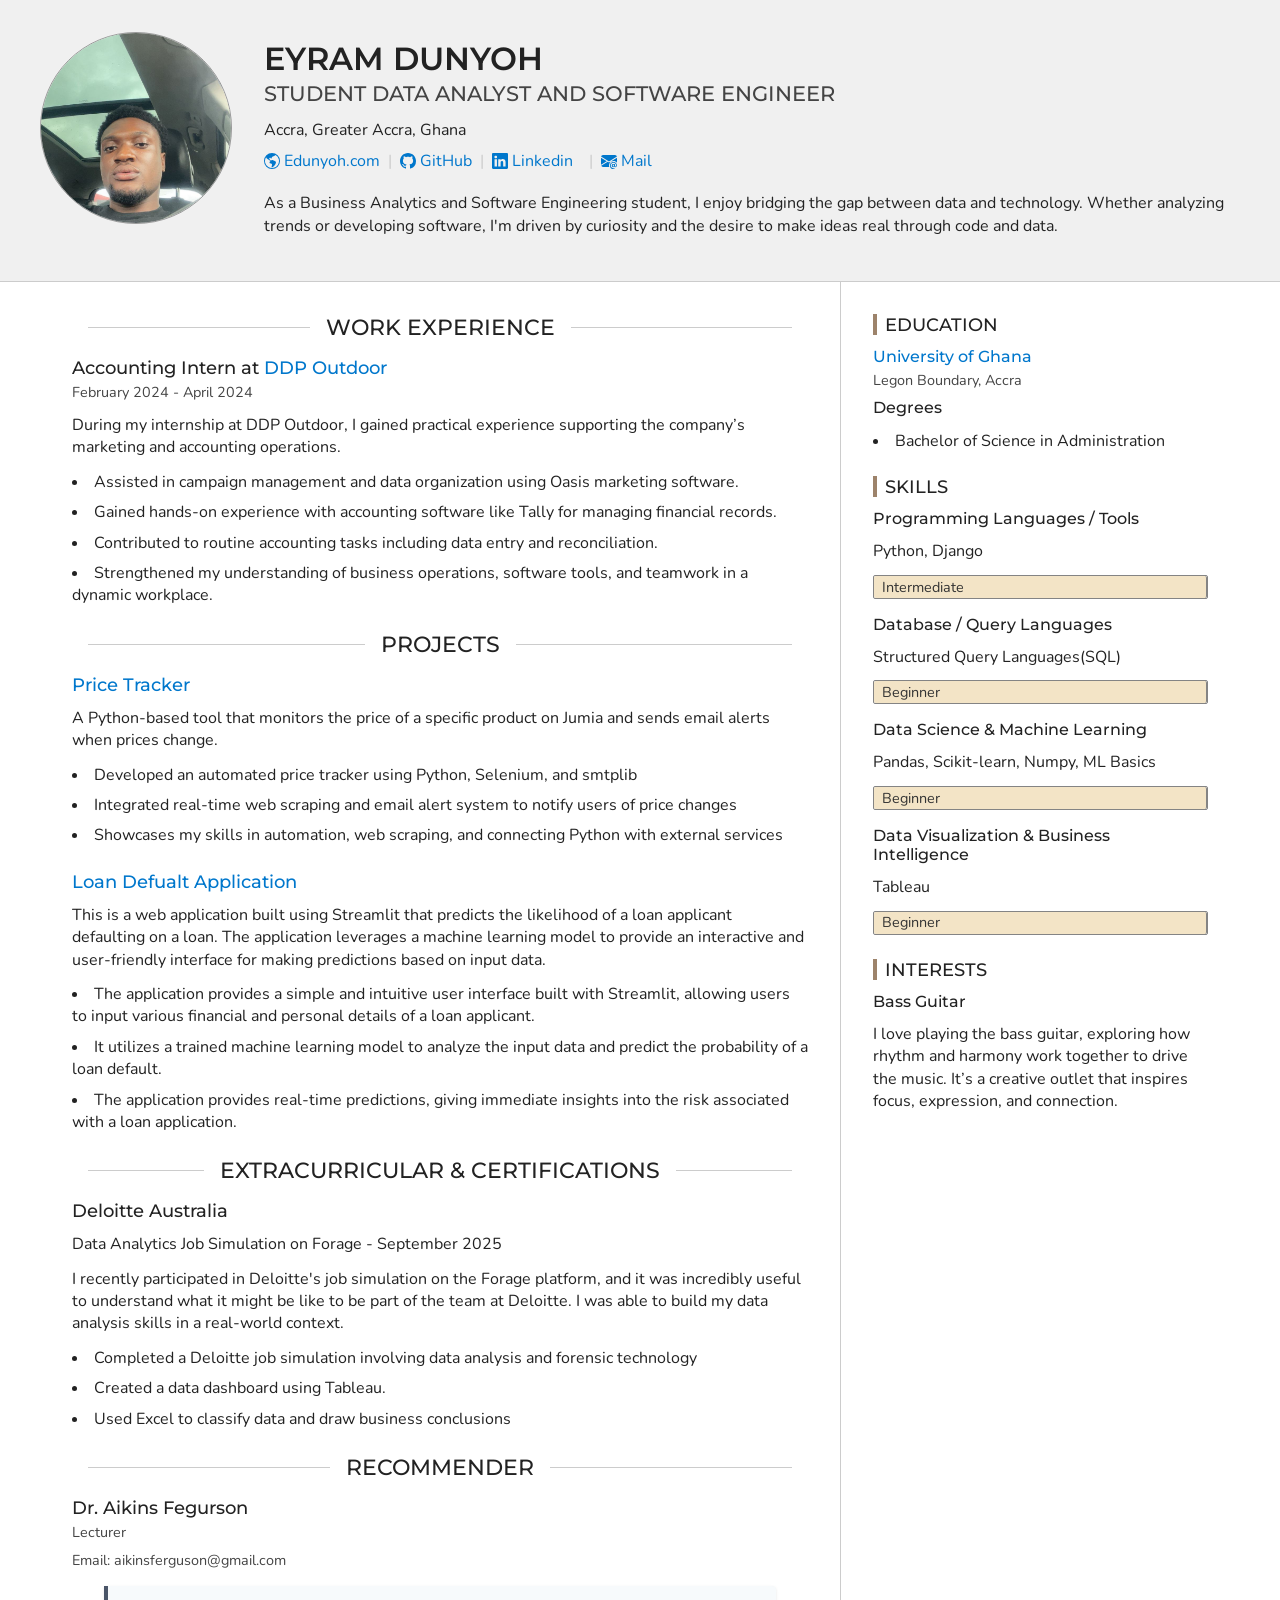
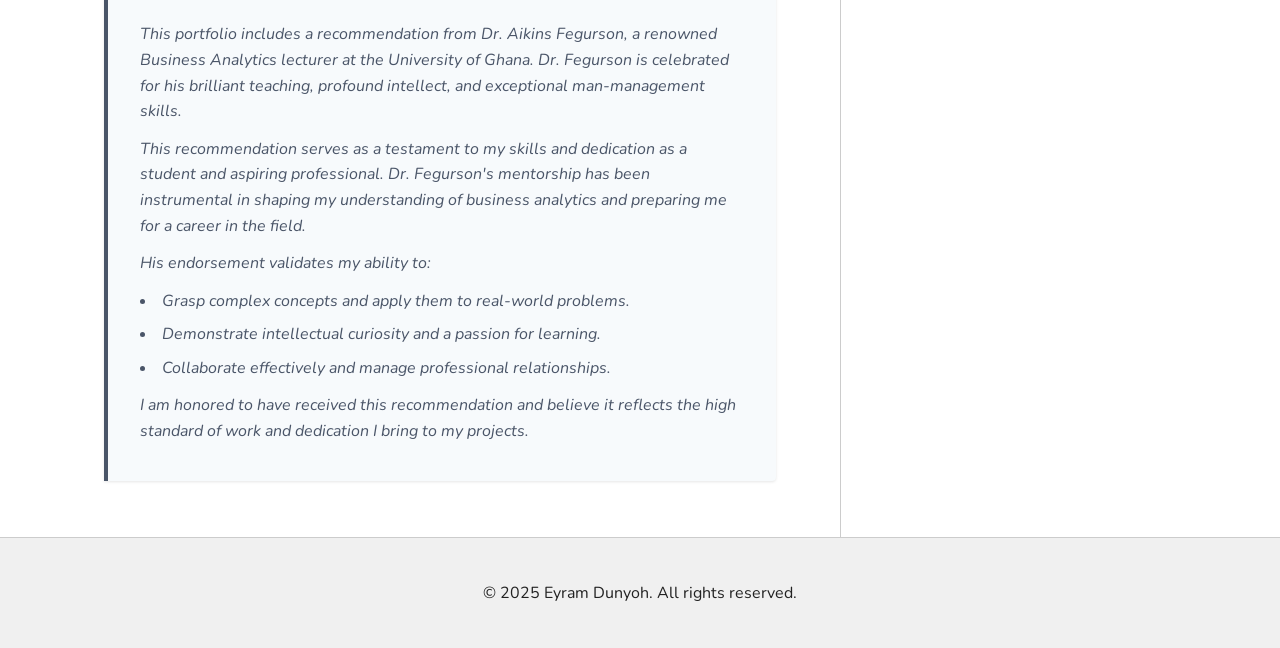
==== index.html @ 155f0d4c "initial commit" ====
<!DOCTYPE html>
<html lang="en">

<head>
  <meta charset="utf-8">
  <meta name="viewport" content="width=device-width, initial-scale=1">

  <!-- Site Info -->
  <title>Eyram Dunyoh</title>
  <meta name="description"
    content="Eyram Dunyoh - As a Business Analytics and Software Engineering student, I enjoy bridging the gap between data and technology. Whether analyzing trends or developing software, I’m driven by curiosity and the desire to make ideas real through code and data.">
  <meta name="author" content="Eyram Dunyoh">

  <!-- Open Graph Tags: The title of the page for social media sharing. It can match the title tag or be more descriptive. -->
  <meta property="og:title" content="Eyram Dunyoh">

  <!-- Open Graph Tags: Typically set to "website" for static sites or "article" for content-heavy pages. -->
  <meta property="og:type" content="website">

  <!-- Open Graph Tags: The URL of the page, used to ensure link previews resolve to the correct page. -->
  <meta property="og:url" content="https://dunyoh.com/index.html">

  <!-- Open Graph Tags: URL of an image that represents the page. Useful for link previews. -->
  <meta property="og:image" content="https://dunyoh.com/img/default-image.png">

  <!-- Open Graph Tags: Provides an alternative text for the image to improve accessibility. -->
  <meta property="og:image:alt" content="Eyram Dunyoh Profile Image">

  <!-- Preconnect for Google Fonts -->
  <link rel="preconnect" href="https://fonts.googleapis.com">
  <link rel="preconnect" href="https://fonts.gstatic.com" crossorigin>

  <!-- Custom Font -->
  <link
    href="https://fonts.googleapis.com/css2?family=Montserrat:ital,wght@0,100..900;1,100..900&family=Nunito:ital,wght@0,200..1000;1,200..1000&display=swap"
    rel="stylesheet">

  <!-- Stylesheet -->
  <link rel="stylesheet" href="css/modern_normalize.css" />
  <link rel="stylesheet" href="css/html5bp.css">
  <link rel="stylesheet" href="css/main.css">

  <!-- Set a theme color that matches your website's primary color -->
  <meta name="theme-color" content="#fafafa">

  <!-- Favicon for all browsers -->
  <link rel="icon" href="/favicon.ico" sizes="any">
  <link rel="icon" href="/pic.svg" type="image/svg+xml">

  <!-- Apple touch icon for iOS devices -->
  <link rel="apple-touch-icon" sizes="180x180" href="/pic.png">

  <!-- Web app manifest for Progressive Web Apps -->
  <link rel="manifest" href="/site.webmanifest">

  <!-- Content Security Policy: Uncomment to enhance security by restricting where content can be loaded from (useful for preventing certain attacks like XSS). Update if adding external sources (e.g., Google Fonts, Bootstrap CDN, analytics, etc). -->
  <!-- <meta http-equiv="Content-Security-Policy" content=" default-src 'self'; script-src 'self' code.jquery.com; style-src 'self' fonts.googleapis.com; font-src fonts.gstatic.com; img-src 'self' images.examplecdn.com; "> -->
</head>

<body>
  <header class="page-header">
    <div class="container">
      <div class="header-top flex-responsive">

        <img class="header-image" width="256" height="256" src="pic.jpg" alt="Eyram Dunyoh Profile Image" />

        <div class="header-info">
          <h1><small></small>Eyram Dunyoh</h1>
          <h2 class="header-label">Student Data Analyst and Software Engineer</h2>

          <address>
            <ul class="inline-list flex-responsive">


              <li>Accra, Greater Accra, Ghana</li>
            </ul>
          </address>


          <ul class="inline-list flex-responsive">

            <li>
              <a href="https://dunyoh.com" rel="noopener noreferrer" aria-label="Edunyoh.com" class="link-with-icon">
                <svg aria-hidden="true" xmlns="http://www.w3.org/2000/svg" role="img" width="16" height="16"
                  fill="currentColor" class="bi bi-globe-americas" viewBox="0 0 16 16">
                  <path
                    d="M8 0a8 8 0 1 0 0 16A8 8 0 0 0 8 0M2.04 4.326c.325 1.329 2.532 2.54 3.717 3.19.48.263.793.434.743.484q-.121.12-.242.234c-.416.396-.787.749-.758 1.266.035.634.618.824 1.214 1.017.577.188 1.168.38 1.286.983.082.417-.075.988-.22 1.52-.215.782-.406 1.48.22 1.48 1.5-.5 3.798-3.186 4-5 .138-1.243-2-2-3.5-2.5-.478-.16-.755.081-.99.284-.172.15-.322.279-.51.216-.445-.148-2.5-2-1.5-2.5.78-.39.952-.171 1.227.182.078.099.163.208.273.318.609.304.662-.132.723-.633.039-.322.081-.671.277-.867.434-.434 1.265-.791 2.028-1.12.712-.306 1.365-.587 1.579-.88A7 7 0 1 1 2.04 4.327Z" />
                </svg>

                Edunyoh.com
              </a>
            </li>

            <li>
              <a href="https://github.com/Eyram-00" rel="noopener noreferrer" aria-label="GitHub"
                class="link-with-icon">
                <svg aria-hidden="true" xmlns="http://www.w3.org/2000/svg" role="img" width="16" height="16"
                  fill="currentColor" class="bi bi-github" viewBox="0 0 16 16">
                  <path
                    d="M8 0C3.58 0 0 3.58 0 8c0 3.54 2.29 6.53 5.47 7.59.4.07.55-.17.55-.38 0-.19-.01-.82-.01-1.49-2.01.37-2.53-.49-2.69-.94-.09-.23-.48-.94-.82-1.13-.28-.15-.68-.52-.01-.53.63-.01 1.08.58 1.23.82.72 1.21 1.87.87 2.33.66.07-.52.28-.87.51-1.07-1.78-.2-3.64-.89-3.64-3.95 0-.87.31-1.59.82-2.15-.08-.2-.36-1.02.08-2.12 0 0 .67-.21 2.2.82.64-.18 1.32-.27 2-.27s1.36.09 2 .27c1.53-1.04 2.2-.82 2.2-.82.44 1.1.16 1.92.08 2.12.51.56.82 1.27.82 2.15 0 3.07-1.87 3.75-3.65 3.95.29.25.54.73.54 1.48 0 1.07-.01 1.93-.01 2.2 0 .21.15.46.55.38A8.01 8.01 0 0 0 16 8c0-4.42-3.58-8-8-8" />
                </svg>

                GitHub
              </a>
            </li>

            <a href="https://www.linkedin.com/in/eyram-dunyoh-432596271/" rel="noopener noreferrer"
              aria-label="Linkedin" class="link-with-icon">
              <svg aria-hidden="true" xmlns="http://www.w3.org/2000/svg" role="img" width="16" height="16"
                fill="currentColor" class="bi bi-linkedin" viewBox="0 0 16 16">
                <path
                  d="M0 1.146C0 .513.526 0 1.175 0h13.65C15.474 0 16 .513 16 1.146v13.708c0 .633-.526 1.146-1.175 1.146H1.175C.526 16 0 15.487 0 14.854zm4.943 12.248V6.169H2.542v7.225zm-1.2-8.212c.837 0 1.358-.554 1.358-1.248-.015-.709-.52-1.248-1.342-1.248S2.4 3.226 2.4 3.934c0 .694.521 1.248 1.327 1.248zm4.908 8.212V9.359c0-.216.016-.432.08-.586.173-.431.568-.878 1.232-.878.869 0 1.216.662 1.216 1.634v3.865h2.401V9.25c0-2.22-1.184-3.252-2.764-3.252-1.274 0-1.845.7-2.165 1.193v.025h-.016l.016-.025V6.169h-2.4c.03.678 0 7.225 0 7.225z" />
              </svg>

              Linkedin
            </a>
            </li>

            <li>
            <li>
              <a href="mailto:eyramdunyoh4@gmail.com" rel="noopener noreferrer" aria-label="Mail"
                class="link-with-icon">
                <svg aria-hidden="true" xmlns="http://www.w3.org/2000/svg" role="img" width="16" height="16"
                  fill="currentColor" class="bi bi-envelope" viewBox="0 0 16 16">
                  <path
                    d="M2 2A2 2 0 0 0 .05 3.555L8 8.414l7.95-4.859A2 2 0 0 0 14 2zm-2 9.8V4.698l5.803 3.546zm6.761-2.97-6.57 4.026A2 2 0 0 0 2 14h6.256A4.5 4.5 0 0 1 8 12.5a4.49 4.49 0 0 1 1.606-3.446l-.367-.225L8 9.586zM16 9.671V4.697l-5.803 3.546.338.208A4.5 4.5 0 0 1 12.5 8c1.414 0 2.675.652 3.5 1.671" />
                  <path
                    d="M15.834 12.244c0 1.168-.577 2.025-1.587 2.025-.503 0-1.002-.228-1.12-.648h-.043c-.118.416-.543.643-1.015.643-.77 0-1.259-.542-1.259-1.434v-.529c0-.844.481-1.4 1.26-1.4.585 0 .87.333.953.63h.03v-.568h.905v2.19c0 .272.18.42.411.42.315 0 .639-.415.639-1.39v-.118c0-1.277-.95-2.326-2.484-2.326h-.04c-1.582 0-2.64 1.067-2.64 2.724v.157c0 1.867 1.237 2.654 2.57 2.654h.045c.507 0 .935-.07 1.18-.18v.731c-.219.1-.643.175-1.237.175h-.044C10.438 16 9 14.82 9 12.646v-.214C9 10.36 10.421 9 12.485 9h.035c2.12 0 3.314 1.43 3.314 3.034zm-4.04.21v.227c0 .586.227.8.581.8.31 0 .564-.17.564-.743v-.367c0-.516-.275-.708-.572-.708-.346 0-.573.245-.573.791" />
                </svg></svg>

                Mail
              </a>
            </li>

          </ul>

          <p class="header-summary">As a Business Analytics and Software Engineering student, I enjoy bridging the gap
            between data and technology. Whether analyzing trends or developing software, I'm driven by curiosity and
            the desire to make ideas real through code and data.</p>
        </div>
      </div>
    </div>
  </header>

  <div class="page-content">
    <div class="container">
      <main>

        <section>
          <h2 class="section-heading">Work Experience</h2>

          <section>
            <h3>

              Accounting Intern at <a href="https://www.ddpoutdoor.com/">DDP Outdoor</a>

            </h3>

            <p class="section-label">February 2024 - April 2024</p>

            <p>During my internship at DDP Outdoor, I gained practical experience supporting the company’s marketing and
              accounting operations.</p>

            <ul>
              <li>Assisted in campaign management and data organization using Oasis marketing software.</li>
              <li>Gained hands-on experience with accounting software like Tally for managing financial records.</li>
              <li>Contributed to routine accounting tasks including data entry and reconciliation.</li>
              <li>Strengthened my understanding of business operations, software tools, and teamwork in a dynamic
                workplace.
            </ul>
          </section>

        </section>



        <section>
          <h2 class="section-heading">Projects</h2>

          <section>
            <h3>

              <a href="https://github.com/Eyram-00/PriceTracker/tree/main">Price Tracker</a>

            </h3>
            <p>A Python-based tool that monitors the price of a specific product on Jumia and sends email alerts when
              prices change.</p>

            <ul>
              <li>Developed an automated price tracker using Python, Selenium, and smtplib</li>
              <li>Integrated real-time web scraping and email alert system to notify users of price changes</li>
              <li>Showcases my skills in automation, web scraping, and connecting Python with external services</li>
            </ul>


          </section>
          <h3>

            <a href="https://loan-decision.streamlit.app/">Loan Defualt Application</a>
          </h3>
          <p>This is a web application built using Streamlit that predicts the likelihood of a loan applicant
            defaulting on a loan. The application leverages a machine learning model to provide an interactive and
            user-friendly interface for making predictions based on input data.</p>

          <ul>
            <li>The application provides a simple and intuitive user interface built with Streamlit, allowing users
              to input various financial and personal details of a loan applicant.</li>
            <li>It utilizes a trained machine learning model to analyze the input data and predict the probability of a
              loan default.</li>
            <li> The application provides real-time predictions, giving immediate insights into the risk associated with
              a loan application.</li>
          </ul>

        </section>


        <section>
          <h2 class="section-heading">Extracurricular & Certifications</h2>

          <section>
              <h3>

              Deloitte Australia

            </h3>
             <p>Data Analytics Job Simulation on Forage - September 2025</p>
             <p>I recently participated in Deloitte's job simulation on the Forage platform,
               and it was incredibly useful to understand what it might be like to be part
                of the team at Deloitte. I was able to build my data analysis skills in a real-world context.</p>

            <ul>
              <li>Completed a Deloitte job simulation involving data analysis and forensic technology</li>
              <li>Created a data dashboard using Tableau.</li>
              <li>Used Excel to classify data and draw business conclusions</li>
            </ul>
          </section>

          
          </section>
          <div>

          </div>

        <section>
          <h2 class="section-heading">Recommender</h2>
          <div>
            <h3>Dr. Aikins Fegurson</h3>
            <p class="section-label">Lecturer</p>
            <p class="section-label">Email: aikinsferguson@gmail.com</p>
          </div>
          <blockquote>
            <p>
              This portfolio includes a recommendation from Dr. Aikins Fegurson, a renowned Business Analytics
              lecturer at the University of Ghana. Dr. Fegurson is celebrated for his brilliant teaching, profound
              intellect, and exceptional man-management skills.
            </p>
            <p>
              This recommendation serves as a testament to my skills and dedication as a student and aspiring
              professional. Dr. Fegurson's mentorship has been instrumental in shaping my understanding of business
              analytics and preparing me for a career in the field.
            </p>
            <p>
              His endorsement validates my ability to:
            </p>
            <ul>
              <li>Grasp complex concepts and apply them to real-world problems.</li>
              <li>Demonstrate intellectual curiosity and a passion for learning.</li>
              <li>Collaborate effectively and manage professional relationships.</li>
            </ul>
            <p>
              I am honored to have received this recommendation and believe it reflects the high standard of work and
              dedication I bring to my projects.
            </p>
          </blockquote>



        </section>





      </main>

      <!-- Sidebar Section -->
      <aside>

        <section>
          <h2 class="section-heading">Education</h2>

          <section>
            <h3>

              <a href="https://www.ug.edu.gh/">University of Ghana</a>

            </h3>
            <p class="section-label">Legon Boundary, Accra</p>

            <h4>Degrees</h4>
            <ul>
              <li>Bachelor of Science in Administration</li>
            </ul>



          </section>

        </section>



        <section>
          <h2 class="section-heading">Skills</h2>
          <ul class="unstyled-list">

            <li>
              <h3>Programming Languages / Tools</h3>
              <p>Python, Django</p>
              <div class="skill-bar">
                <div class="skill-bar-fill w-" role="meter" aria-valuenow="" aria-valuemin="0" aria-valuemax="100">
                  <span class="skill-bar-label">Intermediate</span>
                </div>
              </div>
            </li>

            <li>
              <h3>Database / Query Languages</h3>
              <p>Structured Query Languages(SQL)</p>
              <div class="skill-bar">
                <div class="skill-bar-fill w-" role="meter" aria-valuenow="" aria-valuemin="0" aria-valuemax="100">
                  <span class="skill-bar-label">Beginner</span>
                </div>
              </div>
            </li>

            <li>
              <h3>Data Science & Machine Learning</h3>
              <p>Pandas, Scikit-learn, Numpy, ML Basics</p>
              <div class="skill-bar">
                <div class="skill-bar-fill w-" role="meter" aria-valuenow="" aria-valuemin="0" aria-valuemax="100">
                  <span class="skill-bar-label">Beginner</span>
                </div>
              </div>
            </li>

            <li>
              <h3>Data Visualization & Business Intelligence</h3>
               <p>Tableau</p>
              <div class="skill-bar">
                <div class="skill-bar-fill w-" role="meter" aria-valuenow="" aria-valuemin="0" aria-valuemax="100">
                  <span class="skill-bar-label">Beginner</span>
                </div>
              </div>
            </li>

          </ul>
        </section>





        <section>
          <h2 class="section-heading">Interests</h2>

          <section>
            <h3>Bass Guitar</h3>
            <p>I love playing the bass guitar, exploring how rhythm and harmony work together to drive the music. It’s a
              creative outlet that inspires focus, expression, and connection.</p>

          </section>

        </section>

      </aside>
    </div>
  </div>

  <footer class="page-footer">
    <div class="container">
      <p>© 2025 Eyram Dunyoh. All rights reserved.</p>
    </div>
  </footer>

  <script src="js/app.js"></script>
</body>

</html>
---- css/html5bp.css ----
/*! HTML5 Boilerplate v9.0.1 | MIT License | https://html5boilerplate.com/ */

/* main.css 3.0.0 | MIT License | https://github.com/h5bp/main.css#readme */
/*
 * What follows is the result of much research on cross-browser styling.
 * Credit left inline and big thanks to Nicolas Gallagher, Jonathan Neal,
 * Kroc Camen, and the H5BP dev community and team.
 */

/* ==========================================================================
   Base styles: opinionated defaults
   ========================================================================== */

html {
  color: #222;
  font-size: 1em;
  line-height: 1.4;
}

/*
 * Remove text-shadow in selection highlight:
 * https://twitter.com/miketaylr/status/12228805301
 *
 * Customize the background color to match your design.
 */

::-moz-selection {
  background: #b3d4fc;
  text-shadow: none;
}

::selection {
  background: #b3d4fc;
  text-shadow: none;
}

/*
 * A better looking default horizontal rule
 */

hr {
  display: block;
  height: 1px;
  border: 0;
  border-top: 1px solid #ccc;
  margin: 1em 0;
  padding: 0;
}

/*
 * Remove the gap between audio, canvas, iframes,
 * images, videos and the bottom of their containers:
 * https://github.com/h5bp/html5-boilerplate/issues/440
 */

audio,
canvas,
iframe,
img,
svg,
video {
  vertical-align: middle;
}

/*
 * Remove default fieldset styles.
 */

fieldset {
  border: 0;
  margin: 0;
  padding: 0;
}

/*
 * Allow only vertical resizing of textareas.
 */

textarea {
  resize: vertical;
}

/* ==========================================================================
   Author's custom styles
   ========================================================================== */

/* ==========================================================================
   Helper classes
   ========================================================================== */

/*
 * Hide visually and from screen readers
 */

.hidden,
[hidden] {
  display: none !important;
}

/*
 * Hide only visually, but have it available for screen readers:
 * https://snook.ca/archives/html_and_css/hiding-content-for-accessibility
 *
 * 1. For long content, line feeds are not interpreted as spaces and small width
 *    causes content to wrap 1 word per line:
 *    https://medium.com/@jessebeach/beware-smushed-off-screen-accessible-text-5952a4c2cbfe
 */

.visually-hidden {
  border: 0;
  clip: rect(0, 0, 0, 0);
  height: 1px;
  margin: -1px;
  overflow: hidden;
  padding: 0;
  position: absolute;
  white-space: nowrap;
  width: 1px;
  /* 1 */
}

/*
 * Extends the .visually-hidden class to allow the element
 * to be focusable when navigated to via the keyboard:
 * https://www.drupal.org/node/897638
 */

.visually-hidden.focusable:active,
.visually-hidden.focusable:focus {
  clip: auto;
  height: auto;
  margin: 0;
  overflow: visible;
  position: static;
  white-space: inherit;
  width: auto;
}

/*
 * Hide visually and from screen readers, but maintain layout
 */

.invisible {
  visibility: hidden;
}

/*
 * Clearfix: contain floats
 *
 * The use of `table` rather than `block` is only necessary if using
 * `::before` to contain the top-margins of child elements.
 */

.clearfix::before,
.clearfix::after {
  content: "";
  display: table;
}

.clearfix::after {
  clear: both;
}

/* ==========================================================================
   EXAMPLE Media Queries for Responsive Design.
   These examples override the primary ('mobile first') styles.
   Modify as content requires.
   ========================================================================== */

@media only screen and (min-width: 35em) {
  /* Style adjustments for viewports that meet the condition */
}

@media print,
  (-webkit-min-device-pixel-ratio: 1.25),
  (min-resolution: 1.25dppx),
  (min-resolution: 120dpi) {
  /* Style adjustments for high resolution devices */
}

/* ==========================================================================
   Print styles.
   Inlined to avoid the additional HTTP request:
   https://www.phpied.com/delay-loading-your-print-css/
   ========================================================================== */

@media print {
  *,
  *::before,
  *::after {
    background: #ffffff !important;
    color: #000 !important;
    /* Black prints faster */
    box-shadow: none !important;
    text-shadow: none !important;
  }

  a,
  a:visited {
    text-decoration: underline;
  }

  a[href]::after {
    content: " (" attr(href) ")";
  }

  abbr[title]::after {
    content: " (" attr(title) ")";
  }

  /*
   * Don't show links that are fragment identifiers,
   * or use the `javascript:` pseudo protocol
   */
  a[href^="#"]::after,
  a[href^="javascript:"]::after {
    content: "";
  }

  pre {
    white-space: pre-wrap !important;
  }

  pre,
  blockquote {
    border: 1px solid #999;
    page-break-inside: avoid;
  }

  tr,
  img {
    page-break-inside: avoid;
  }

  p,
  h2,
  h3 {
    orphans: 3;
    widows: 3;
  }

  h2,
  h3 {
    page-break-after: avoid;
  }
}
---- css/main.css ----
:root {
  --link-color: #0077cc;
  --link-color-hover: #00487c;
  --header-footer-bg-color: #f0f0f0;
  --aside-accent-color: #9d836b;
  --skill-bar-fill-color: #f3e4c6;
  --blockquote-bg-color: #f7fafc;
  --blockquote-accent-color: #4a5568;
  --blockquote-text-color: #4a5568;
  --spacing-inline: 0.5rem;
}

/* Base Styles */
body {
  font-family: "Nunito", "Segoe UI", "Helvetica Neue", Helvetica, Arial,
    sans-serif;
  font-weight: 400;
  display: grid;
  grid-template-rows: auto 1fr auto;
  min-height: 100vh;
}

h1,
h2,
h3,
h4,
h5,
h6 {
  margin: 0;
  font-family: "Montserrat", "Segoe UI", "Helvetica Neue", Helvetica, Arial,
    sans-serif;
  font-weight: 400;
  line-height: 1.2;
}

h1 {
  font-size: 2rem;
  font-weight: 600;
  text-transform: uppercase;
}

h2 {
  font-size: 1.4rem;
  font-weight: 500;
  text-transform: uppercase;
}

h3 {
  font-size: 1.1rem;
  font-weight: 500;
}

h4 {
  font-size: 1rem;
  font-weight: 500;
}

h5 {
  font-size: 1rem;
  font-weight: 500;
}

h6 {
  font-size: 1rem;
  font-weight: 500;
}

p {
  margin: 0.75rem 0;
}

a {
  color: var(--link-color) !important;
  text-decoration: none;
}

a:hover {
  color: var(--link-color-hover);
  text-decoration: underline;
}

address {
  font-style: normal;
}

figure,
ul {
  margin: 0;
  padding: 0;
}

header,
main,
aside,
footer {
  padding: 2rem;
}

header {
  padding-bottom: 0.5rem;
}

aside {
  border-top: 1px solid #ccc;
}

footer {
  text-align: center;
}

section {
  margin-bottom: 1.5rem;
}

/* Utility */
.block {
  display: block;
  margin: 0.25rem 0;
}

.flex-responsive {
  display: flex;
  flex-direction: column;
  align-items: center;
  text-align: center;
}

/* Main Layout */
.container {
  width: 100%;
  max-width: 1200px;
  margin: 0 auto;
}

.page-content .container {
  display: grid;
  grid-template-columns: 1fr;
}

.page-header,
.page-footer {
  background: var(--header-footer-bg-color);
}

.page-header {
  border-bottom: 1px solid #ccc;
}

.page-header .container {
  display: flex;
  flex-direction: column;
}

.header-top {
  gap: 1rem;
}

.header-image {
  width: 100%;
  max-width: 256px;
  aspect-ratio: 1 / 1;
  border-radius: 50%;
  object-fit: cover;
  border: 1px solid #999;
}

.header-info ul {
  margin: 1rem 0;
}

.link-with-icon {
  display: flex;
  align-items: center;
  gap: 0.25rem;
}

.header-label {
  font-size: 1.3rem;
  color: #444;
  margin-top: 0.2rem;
  margin-bottom: 0.8rem;
}

.header-summary {
  margin: 1.25rem 0;
}

.page-footer {
  border-top: 1px solid #ccc;
}

.section-heading {
  display: flex;
  align-items: center;
  text-align: center;
  margin-bottom: 1rem;
}

.section-heading::before,
.section-heading::after {
  content: "";
  flex: 1;
  border-bottom: 1px solid #ccc;
  margin: 0 1rem;
}

aside .section-heading {
  align-items: flex-start;
  text-align: left;
  border-left: 4px solid var(--aside-accent-color);
  padding-left: 0.5rem;
  margin-bottom: 0.75rem;
}

aside .section-heading::before,
aside .section-heading::after {
  content: none;
}

.section-label {
  font-size: 0.9rem;
  color: #444;
  margin-top: 0.25rem;
  margin-bottom: 0.5rem;
}

/* Images */
img {
  max-width: 100%;
  height: auto;
}

.gallery {
  display: grid;
  gap: 1rem;
  justify-items: center;
  margin: 0.5rem 0;
}

.main-gallery {
  grid-template-columns: 1fr;
}

.side-gallery {
  grid-template-columns: 1fr;
}

figcaption {
  text-align: center;
  color: #666;
  font-size: 0.9rem;
  margin-top: 0.5rem;
  font-style: italic;
}

/* Lists */
main ul,
aside ul {
  list-style-type: disc;
  list-style-position: inside;
  padding-left: 0;
  margin: 0.75rem 0;
}

main li,
aside li {
  margin-bottom: 0.5rem;
}

.unstyled-list {
  list-style: none;
}

.inline-list {
  list-style: none;
  gap: 0.25rem;
}

.inline-list li {
  display: flex; /* This is for HTML Whitespace Issues */
}

/* Skillbars */
.skill-bar {
  width: 100%;
  height: 1.5rem;
  margin-top: 0.25rem;
  margin-bottom: 1rem;
  background: #eee;
  border: 1px solid #848484;
  border-radius: 2px;
  overflow: hidden;
}

.skill-bar-fill {
  height: 100%;
  background: var(--skill-bar-fill-color) !important;
  border-right: 1px solid #848484;
  border-radius: 2px;
  display: flex;
  align-items: center;
  padding-left: 0.5rem;
}

.skill-bar-label {
  color: #333;
  font-size: 0.9rem;
  white-space: nowrap;
}

.w-0 {
  width: 0%;
}

.w-10 {
  width: 10%;
}

.w-20 {
  width: 20%;
}

.w-25 {
  width: 25%;
}

.w-30 {
  width: 30%;
}

.w-40 {
  width: 40%;
}

.w-50 {
  width: 50%;
}

.w-60 {
  width: 60%;
}

.w-70 {
  width: 70%;
}

.w-75 {
  width: 75%;
}

.w-80 {
  width: 80%;
}

.w-90 {
  width: 90%;
}

.w-100 {
  width: 100%;
  border-right: none;
}

/* Blockquotes */
blockquote {
  margin: 1rem 2rem;
  padding: 1.5rem 2rem;
  background-color: var(--blockquote-bg-color);
  border-left: 4px solid var(--blockquote-accent-color);
  font-style: italic;
  color: var(--blockquote-text-color);
  line-height: 1.6;
  border-radius: 0 4px 4px 0;
  box-shadow: 0 1px 3px rgba(0, 0, 0, 0.1);
}

@media (min-width: 37.5rem) {
  .main-gallery {
    grid-template-columns: repeat(3, 1fr);
  }

  .side-gallery {
    grid-template-columns: repeat(2, 1fr);
  }
}

@media (min-width: 48rem) {
  aside {
    border-top: none;
    border-left: 1px solid #ccc;
  }

  aside h1 {
    font-size: 1.4rem;
  }

  aside h2 {
    font-size: 1.1rem;
  }

  aside h3 {
    font-size: 1rem;
  }

  aside h4 {
    font-size: 1rem;
  }

  aside h5 {
    font-size: 1rem;
  }

  aside h6 {
    font-size: 1rem;
  }

  header {
    padding-bottom: 1.5rem;
  }

  .flex-responsive {
    flex-direction: row;
    align-items: flex-start;
    text-align: left;
  }

  .page-content .container {
    grid-template-columns: 2fr 1fr;
  }

  .header-top {
    gap: 2rem;
  }

  .header-image {
    max-width: 192px;
  }

  .header-info {
    margin-top: 0.5rem;
  }

  .page-header ul {
    margin: 0.5rem 0;
  }

  .inline-list {
    gap: var(--spacing-inline);
  }

  .inline-list li:not(:last-child)::after {
    content: "|";
    margin-left: var(--spacing-inline);
    color: #ccc;
  }

  .side-gallery {
    grid-template-columns: 1fr;
  }
}

@media print {
  .skill-bar-label {
    background: transparent !important;
    background-color: transparent !important;
    mix-blend-mode: darken;
  }

  body {
    -webkit-print-color-adjust: exact !important;
    print-color-adjust: exact !important;
  }
}
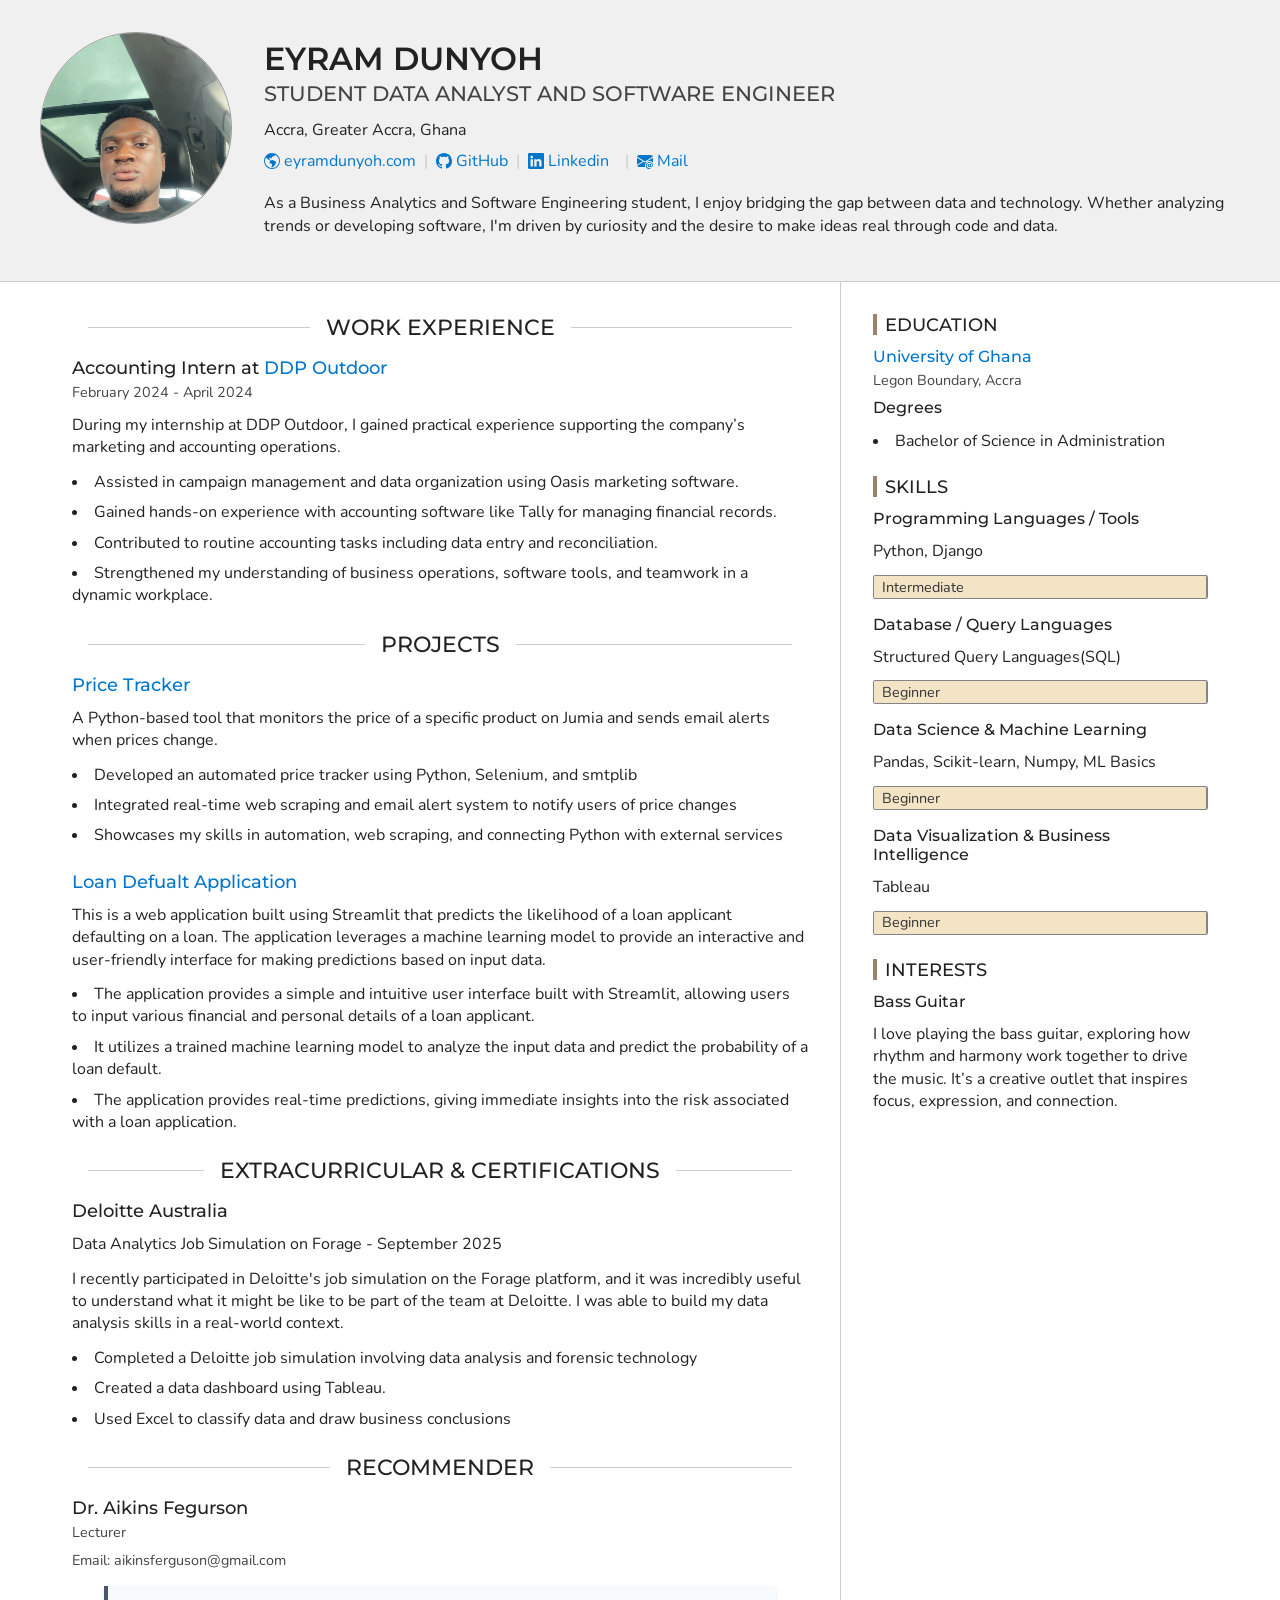
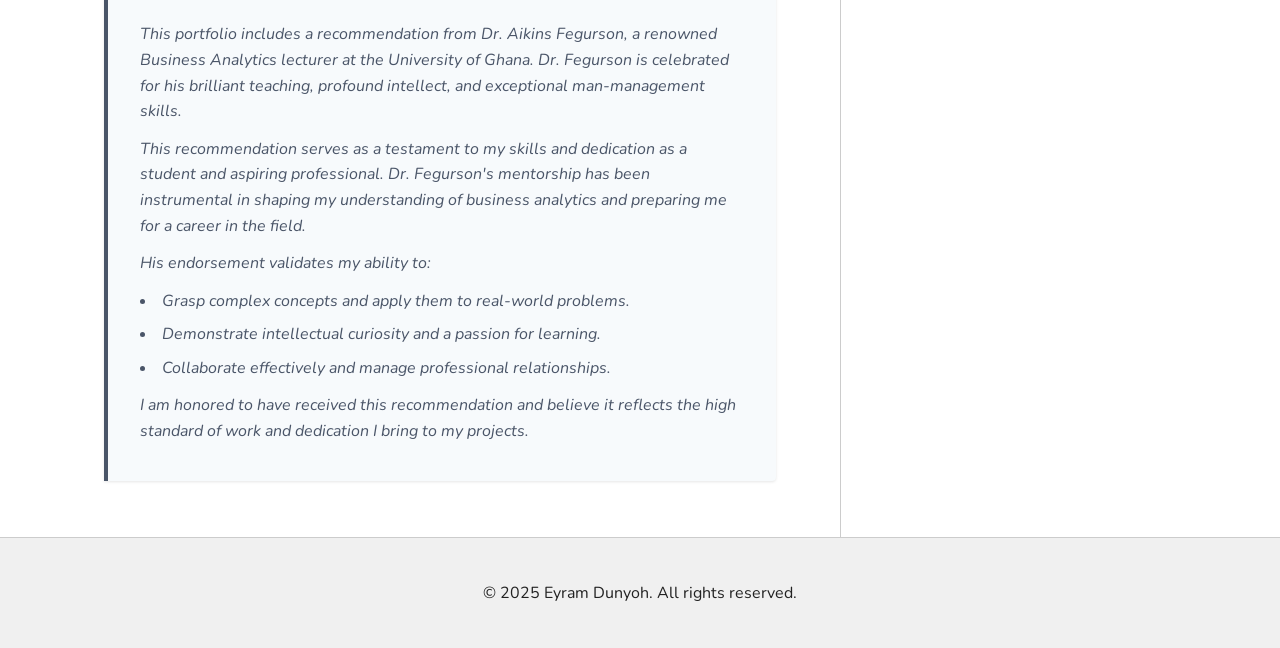
==== commit 580a1159: "Update index.html" ====
--- a/index.html
+++ b/index.html
@@ -80,14 +80,14 @@
           <ul class="inline-list flex-responsive">
 
             <li>
-              <a href="https://dunyoh.com" rel="noopener noreferrer" aria-label="Edunyoh.com" class="link-with-icon">
+              <a href="https://eyram-00.github.io/eyramdunyoh.github.io/" rel="noopener noreferrer" aria-label="eyramdunyoh.com" class="link-with-icon">
                 <svg aria-hidden="true" xmlns="http://www.w3.org/2000/svg" role="img" width="16" height="16"
                   fill="currentColor" class="bi bi-globe-americas" viewBox="0 0 16 16">
                   <path
                     d="M8 0a8 8 0 1 0 0 16A8 8 0 0 0 8 0M2.04 4.326c.325 1.329 2.532 2.54 3.717 3.19.48.263.793.434.743.484q-.121.12-.242.234c-.416.396-.787.749-.758 1.266.035.634.618.824 1.214 1.017.577.188 1.168.38 1.286.983.082.417-.075.988-.22 1.52-.215.782-.406 1.48.22 1.48 1.5-.5 3.798-3.186 4-5 .138-1.243-2-2-3.5-2.5-.478-.16-.755.081-.99.284-.172.15-.322.279-.51.216-.445-.148-2.5-2-1.5-2.5.78-.39.952-.171 1.227.182.078.099.163.208.273.318.609.304.662-.132.723-.633.039-.322.081-.671.277-.867.434-.434 1.265-.791 2.028-1.12.712-.306 1.365-.587 1.579-.88A7 7 0 1 1 2.04 4.327Z" />
                 </svg>
 
-                Edunyoh.com
+                eyramdunyoh.com
               </a>
             </li>
 
@@ -386,4 +386,4 @@
   <script src="js/app.js"></script>
 </body>
 
-</html>+</html>
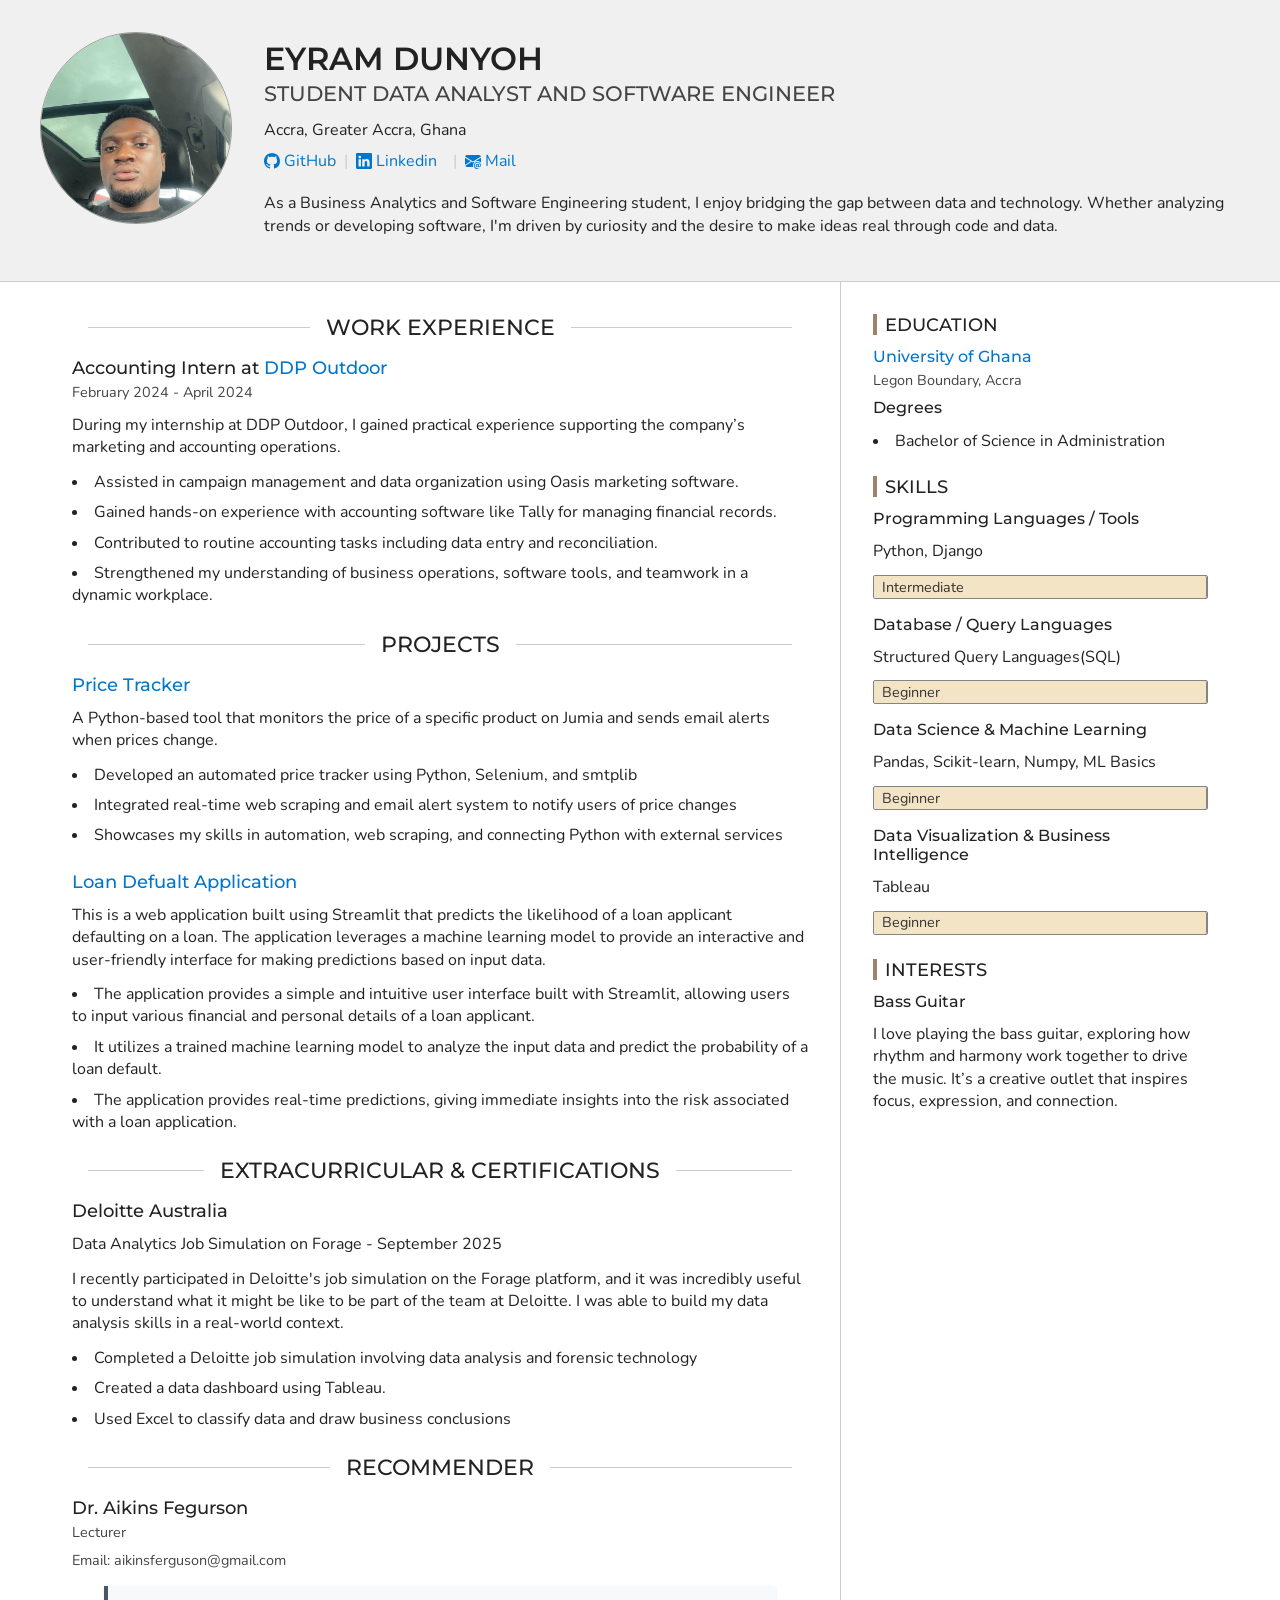
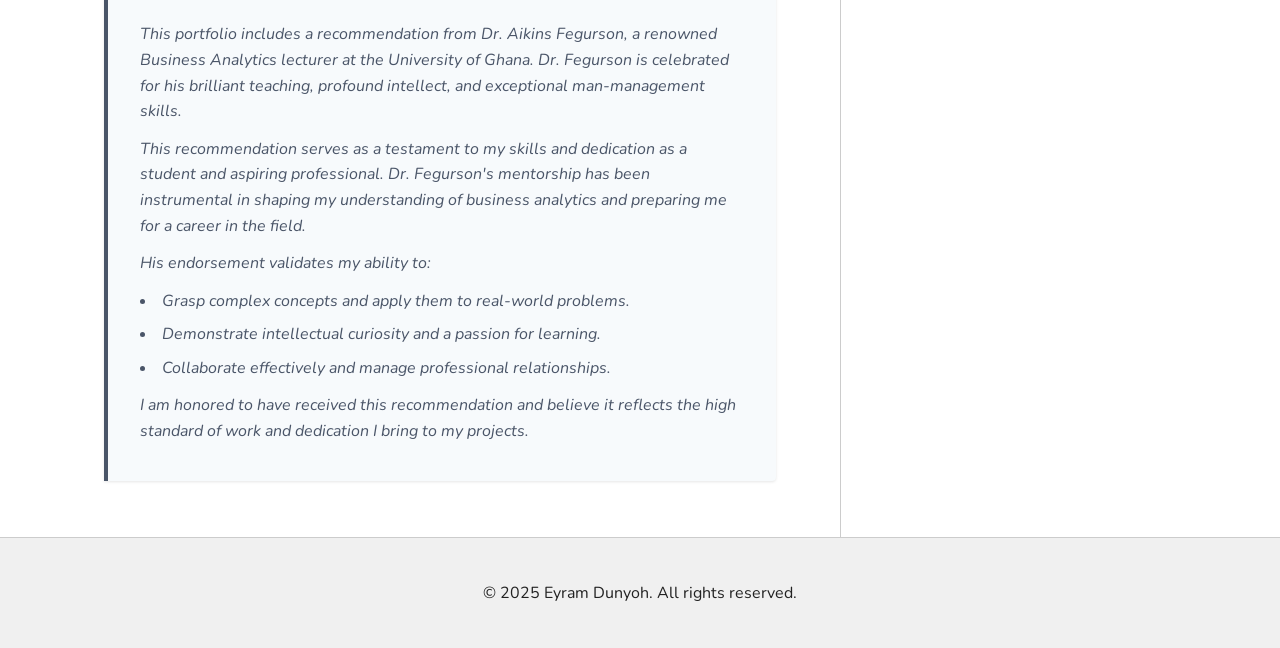
==== commit f5458a7b: "Update index.html" ====
--- a/index.html
+++ b/index.html
@@ -79,17 +79,6 @@
 
           <ul class="inline-list flex-responsive">
 
-            <li>
-              <a href="https://eyram-00.github.io/eyramdunyoh.github.io/" rel="noopener noreferrer" aria-label="eyramdunyoh.com" class="link-with-icon">
-                <svg aria-hidden="true" xmlns="http://www.w3.org/2000/svg" role="img" width="16" height="16"
-                  fill="currentColor" class="bi bi-globe-americas" viewBox="0 0 16 16">
-                  <path
-                    d="M8 0a8 8 0 1 0 0 16A8 8 0 0 0 8 0M2.04 4.326c.325 1.329 2.532 2.54 3.717 3.19.48.263.793.434.743.484q-.121.12-.242.234c-.416.396-.787.749-.758 1.266.035.634.618.824 1.214 1.017.577.188 1.168.38 1.286.983.082.417-.075.988-.22 1.52-.215.782-.406 1.48.22 1.48 1.5-.5 3.798-3.186 4-5 .138-1.243-2-2-3.5-2.5-.478-.16-.755.081-.99.284-.172.15-.322.279-.51.216-.445-.148-2.5-2-1.5-2.5.78-.39.952-.171 1.227.182.078.099.163.208.273.318.609.304.662-.132.723-.633.039-.322.081-.671.277-.867.434-.434 1.265-.791 2.028-1.12.712-.306 1.365-.587 1.579-.88A7 7 0 1 1 2.04 4.327Z" />
-                </svg>
-
-                eyramdunyoh.com
-              </a>
-            </li>
 
             <li>
               <a href="https://github.com/Eyram-00" rel="noopener noreferrer" aria-label="GitHub"
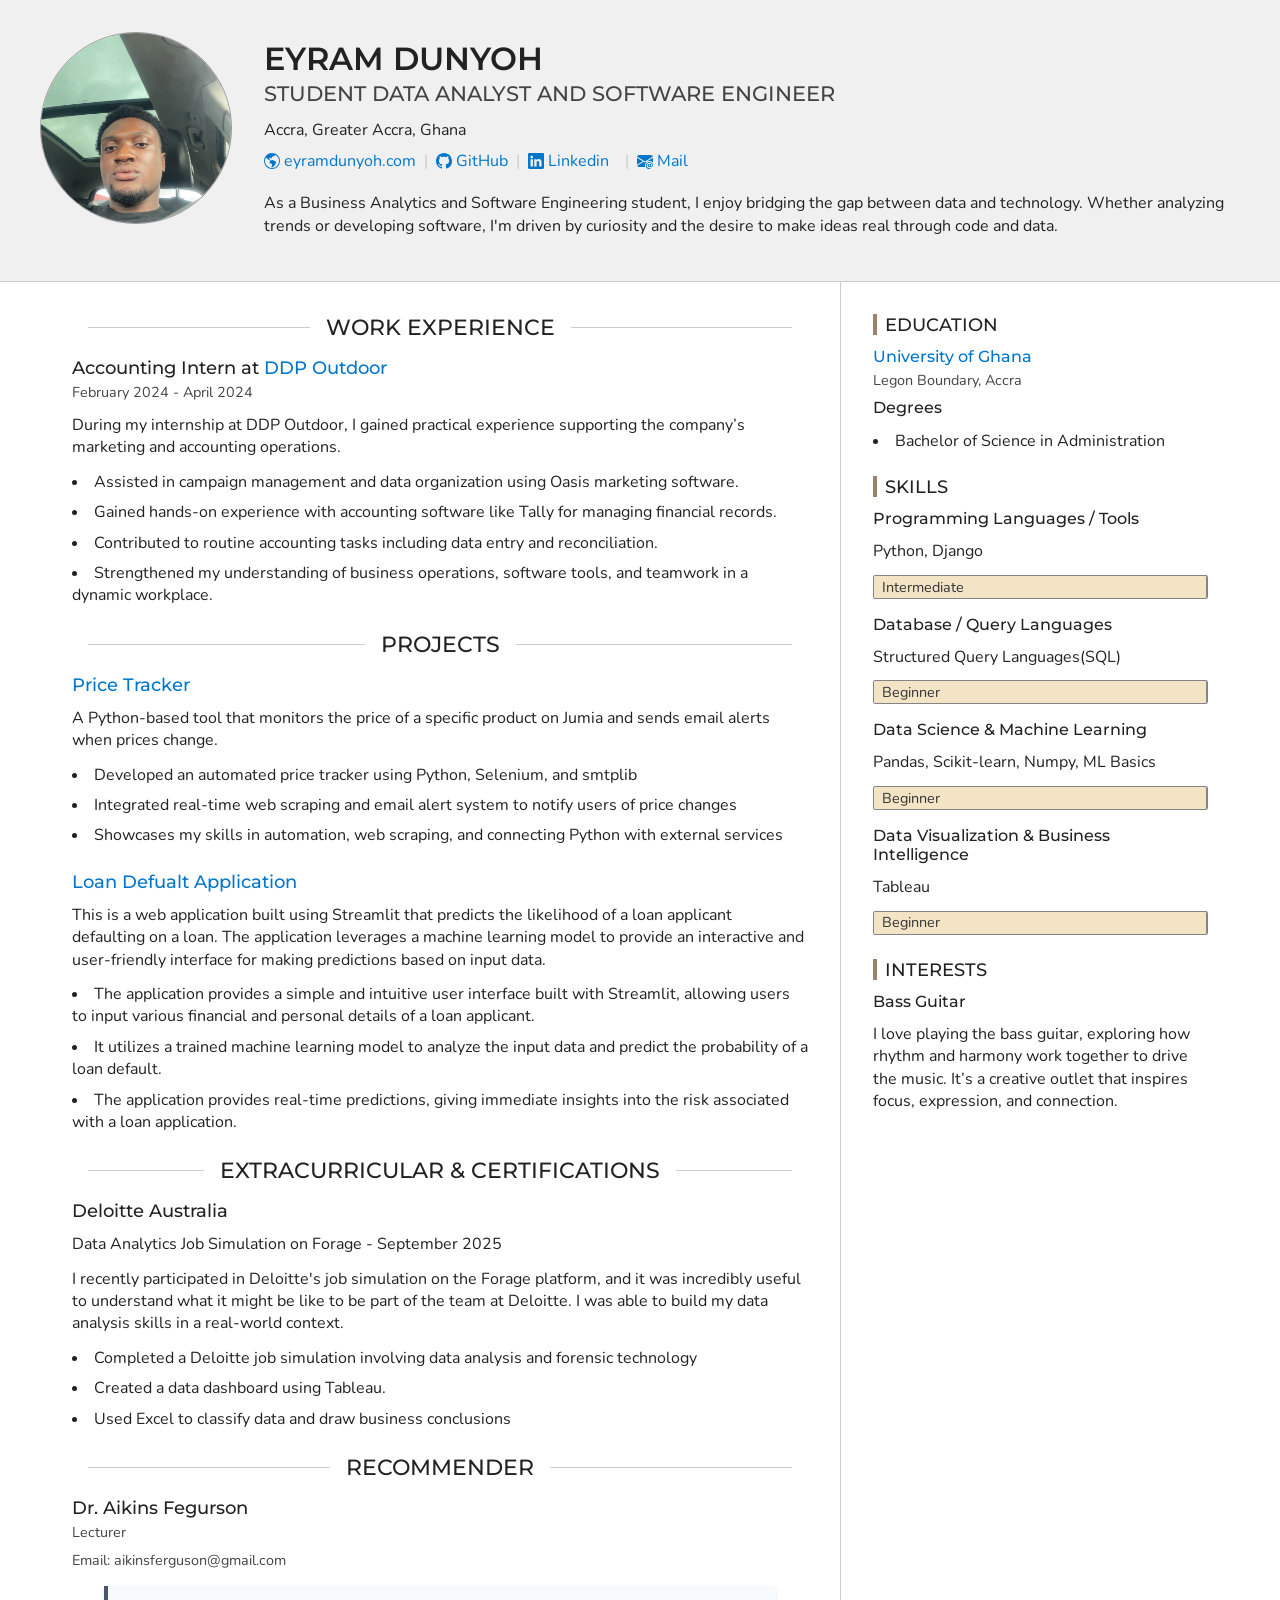
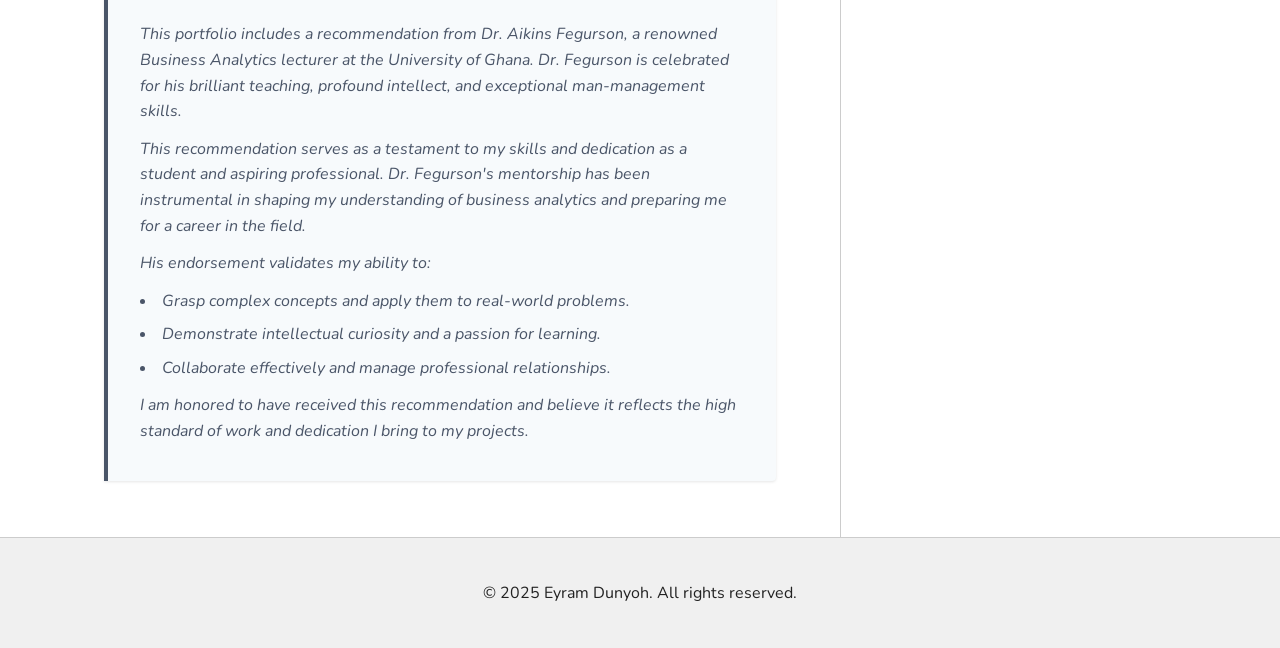
==== commit 99d6c88c: "index.html" ====
--- a/index.html
+++ b/index.html
@@ -75,10 +75,20 @@
               <li>Accra, Greater Accra, Ghana</li>
             </ul>
           </address>
-
+          
 
           <ul class="inline-list flex-responsive">
-
+            <li>
+              <a href="https://eyram-00.github.io/eyramdunyoh.github.io/" rel="noopener noreferrer" aria-label="eyramdunyoh.com" class="link-with-icon">
+                <svg aria-hidden="true" xmlns="http://www.w3.org/2000/svg" role="img" width="16" height="16"
+                  fill="currentColor" class="bi bi-globe-americas" viewBox="0 0 16 16">
+                  <path
+                    d="M8 0a8 8 0 1 0 0 16A8 8 0 0 0 8 0M2.04 4.326c.325 1.329 2.532 2.54 3.717 3.19.48.263.793.434.743.484q-.121.12-.242.234c-.416.396-.787.749-.758 1.266.035.634.618.824 1.214 1.017.577.188 1.168.38 1.286.983.082.417-.075.988-.22 1.52-.215.782-.406 1.48.22 1.48 1.5-.5 3.798-3.186 4-5 .138-1.243-2-2-3.5-2.5-.478-.16-.755.081-.99.284-.172.15-.322.279-.51.216-.445-.148-2.5-2-1.5-2.5.78-.39.952-.171 1.227.182.078.099.163.208.273.318.609.304.662-.132.723-.633.039-.322.081-.671.277-.867.434-.434 1.265-.791 2.028-1.12.712-.306 1.365-.587 1.579-.88A7 7 0 1 1 2.04 4.327Z" />
+                </svg>
+
+                eyramdunyoh.com
+              </a>
+            </li>
 
             <li>
               <a href="https://github.com/Eyram-00" rel="noopener noreferrer" aria-label="GitHub"
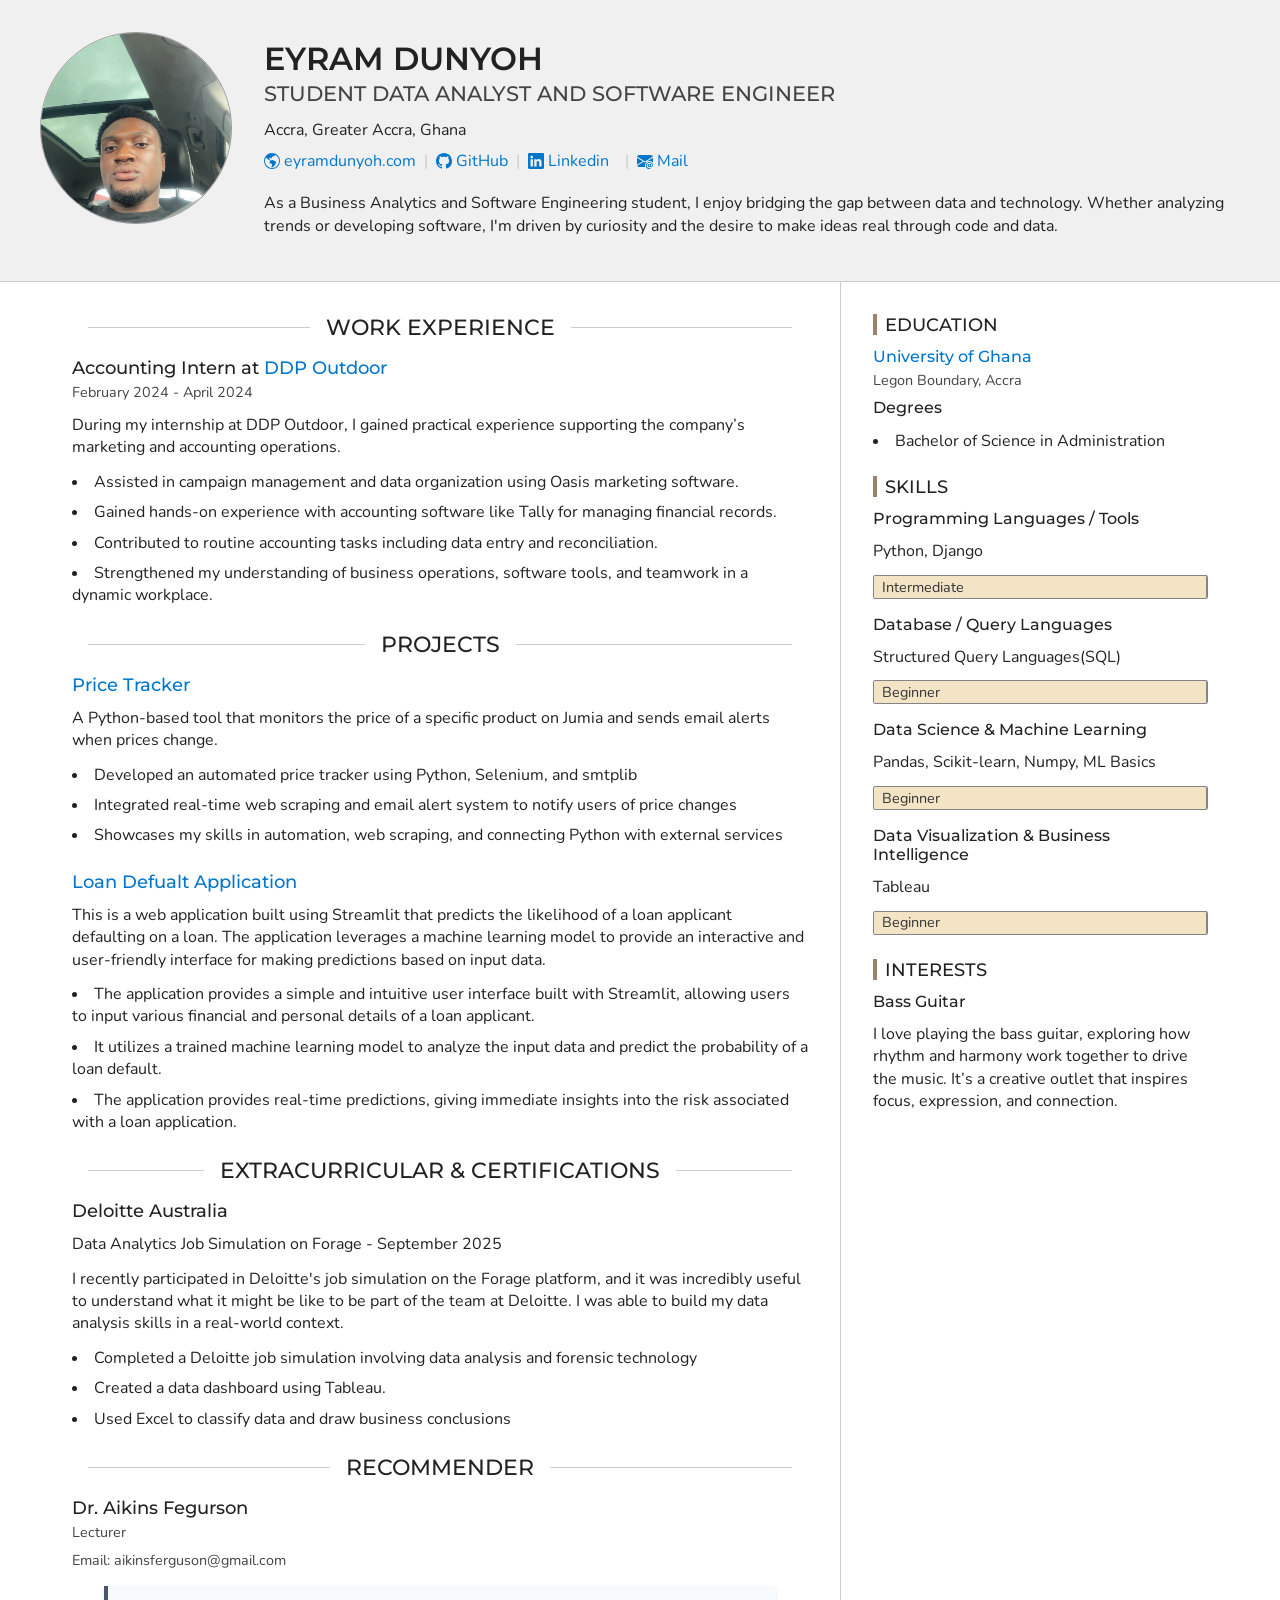
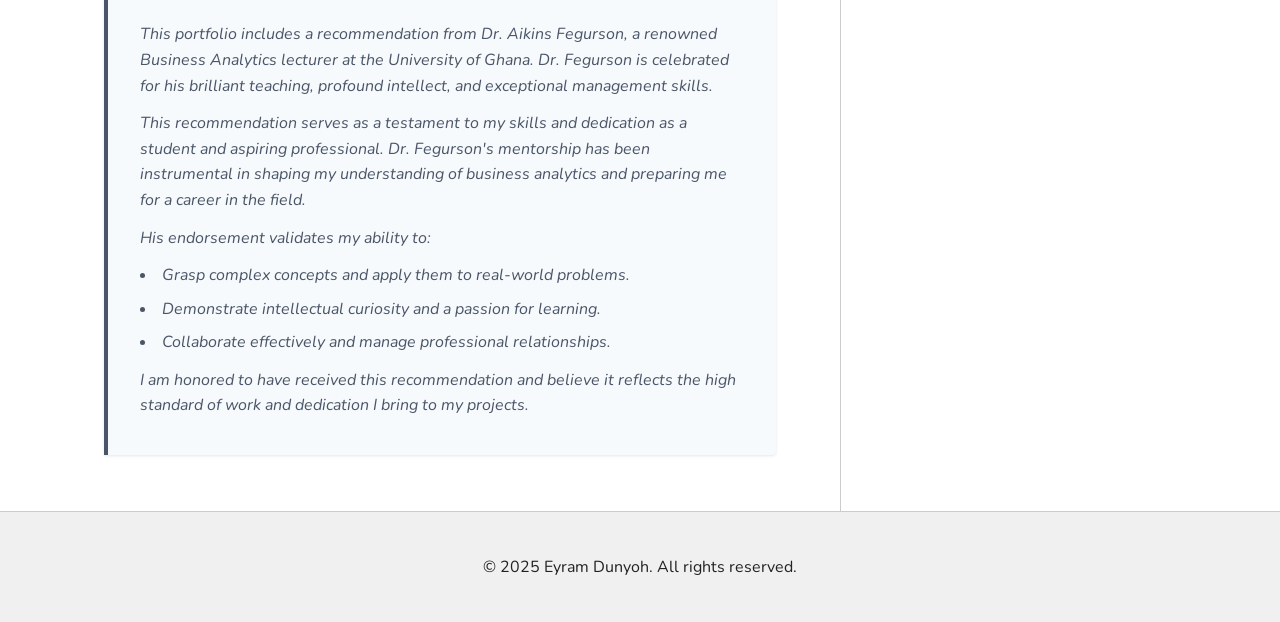
==== commit c505825e: "index.html" ====
--- a/index.html
+++ b/index.html
@@ -251,7 +251,7 @@
             <p>
               This portfolio includes a recommendation from Dr. Aikins Fegurson, a renowned Business Analytics
               lecturer at the University of Ghana. Dr. Fegurson is celebrated for his brilliant teaching, profound
-              intellect, and exceptional man-management skills.
+              intellect, and exceptional management skills.
             </p>
             <p>
               This recommendation serves as a testament to my skills and dedication as a student and aspiring
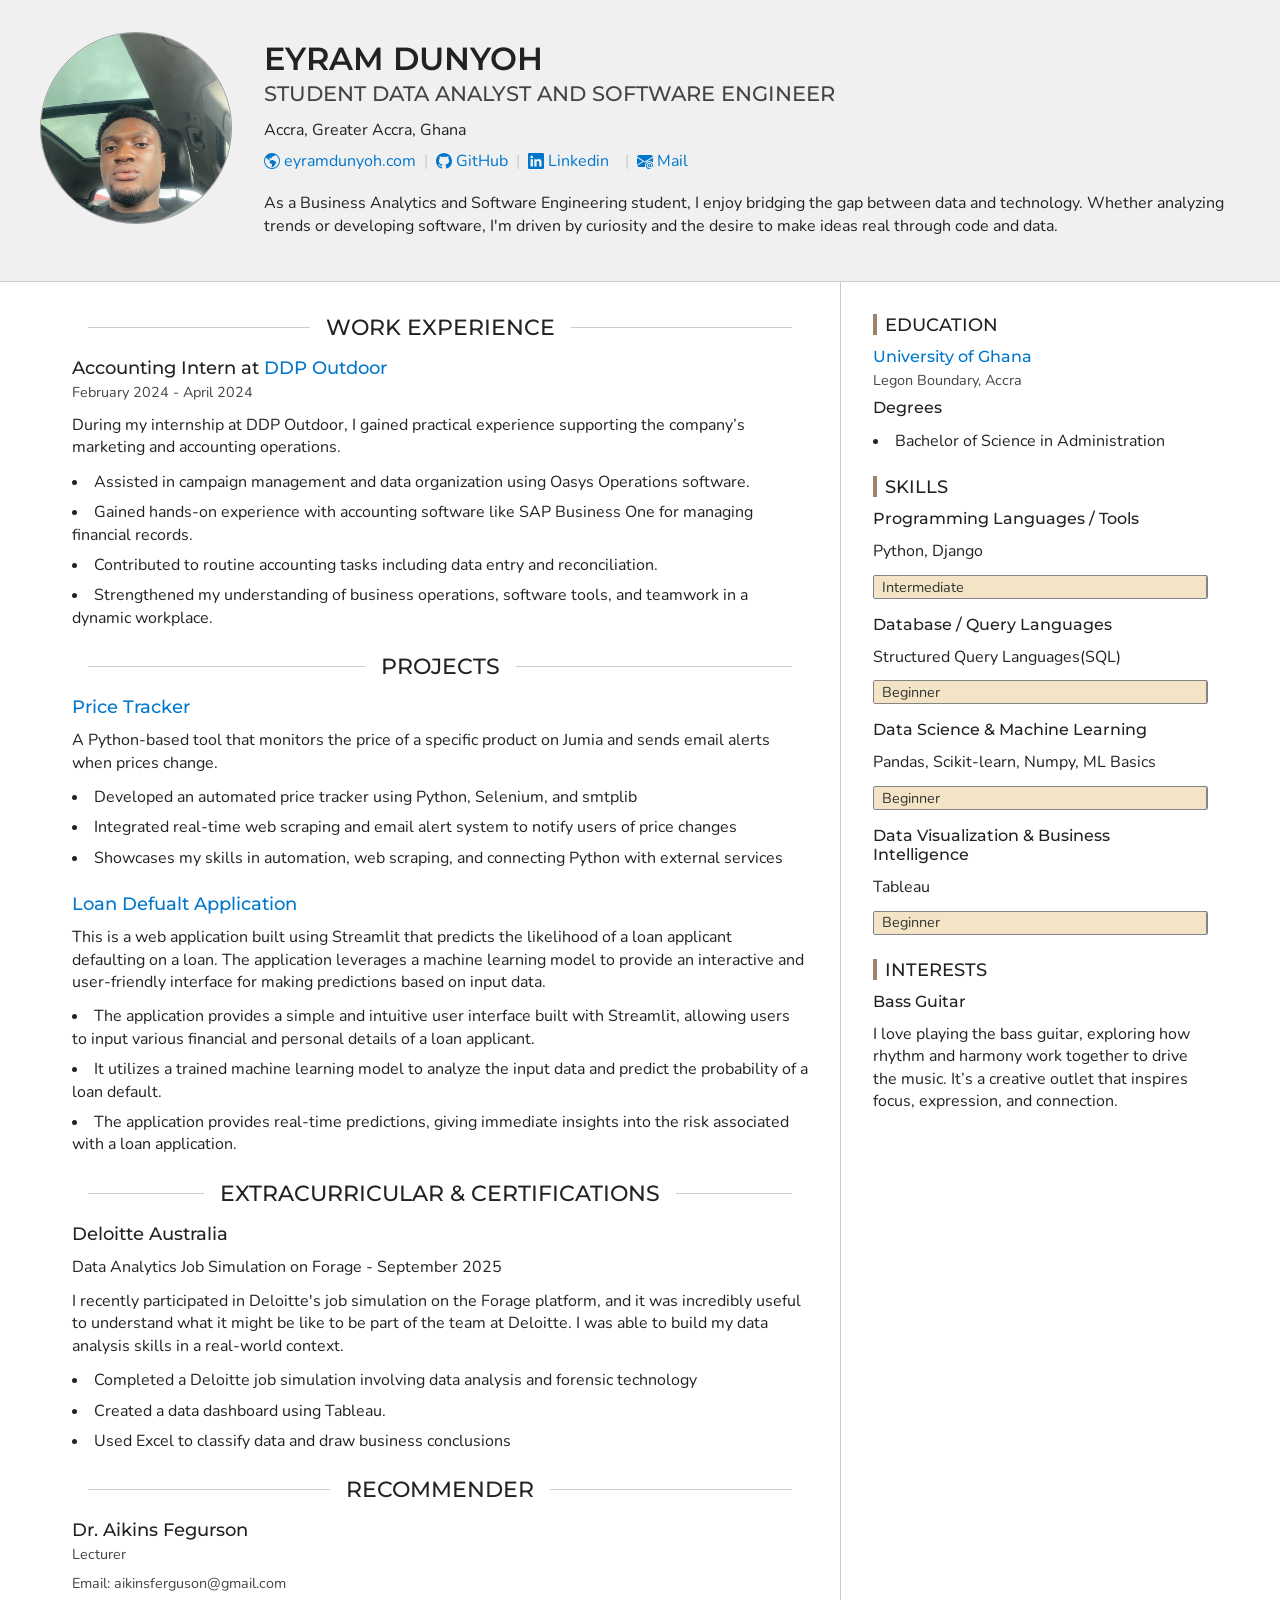
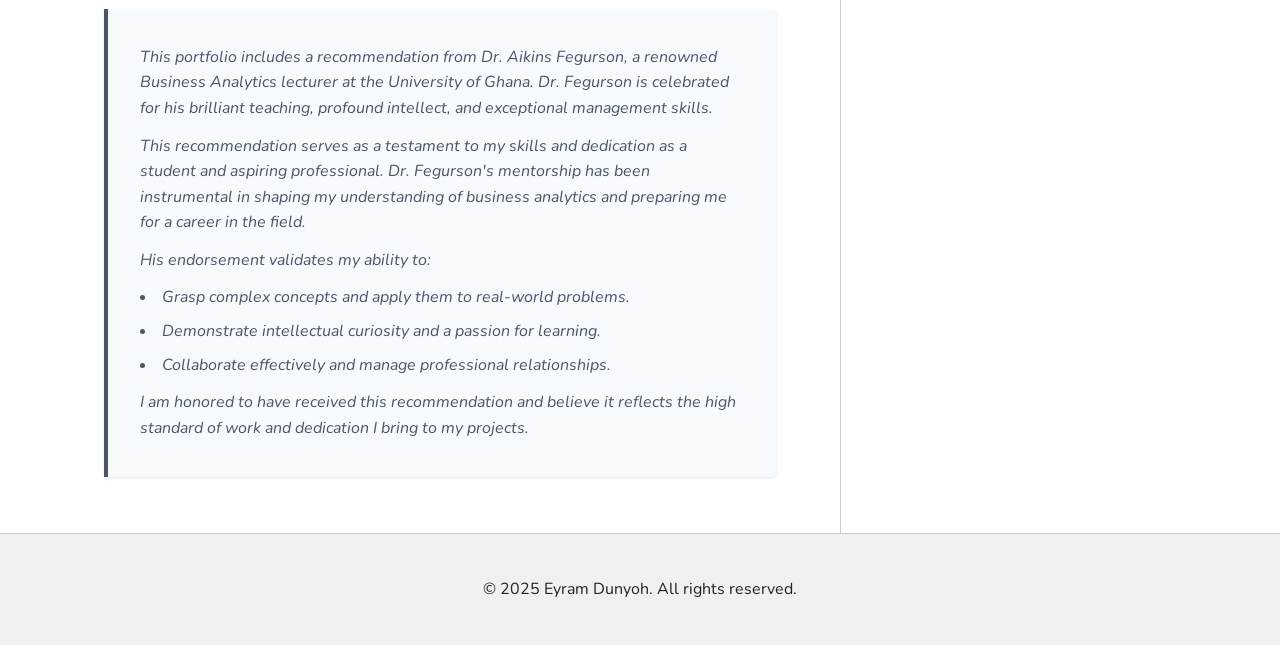
==== commit 49c558f2: "Update software names in internship experience" ====
--- a/index.html
+++ b/index.html
@@ -161,8 +161,8 @@
               accounting operations.</p>
 
             <ul>
-              <li>Assisted in campaign management and data organization using Oasis marketing software.</li>
-              <li>Gained hands-on experience with accounting software like Tally for managing financial records.</li>
+              <li>Assisted in campaign management and data organization using Oasys Operations software.</li>
+              <li>Gained hands-on experience with accounting software like SAP Business One for managing financial records.</li>
               <li>Contributed to routine accounting tasks including data entry and reconciliation.</li>
               <li>Strengthened my understanding of business operations, software tools, and teamwork in a dynamic
                 workplace.
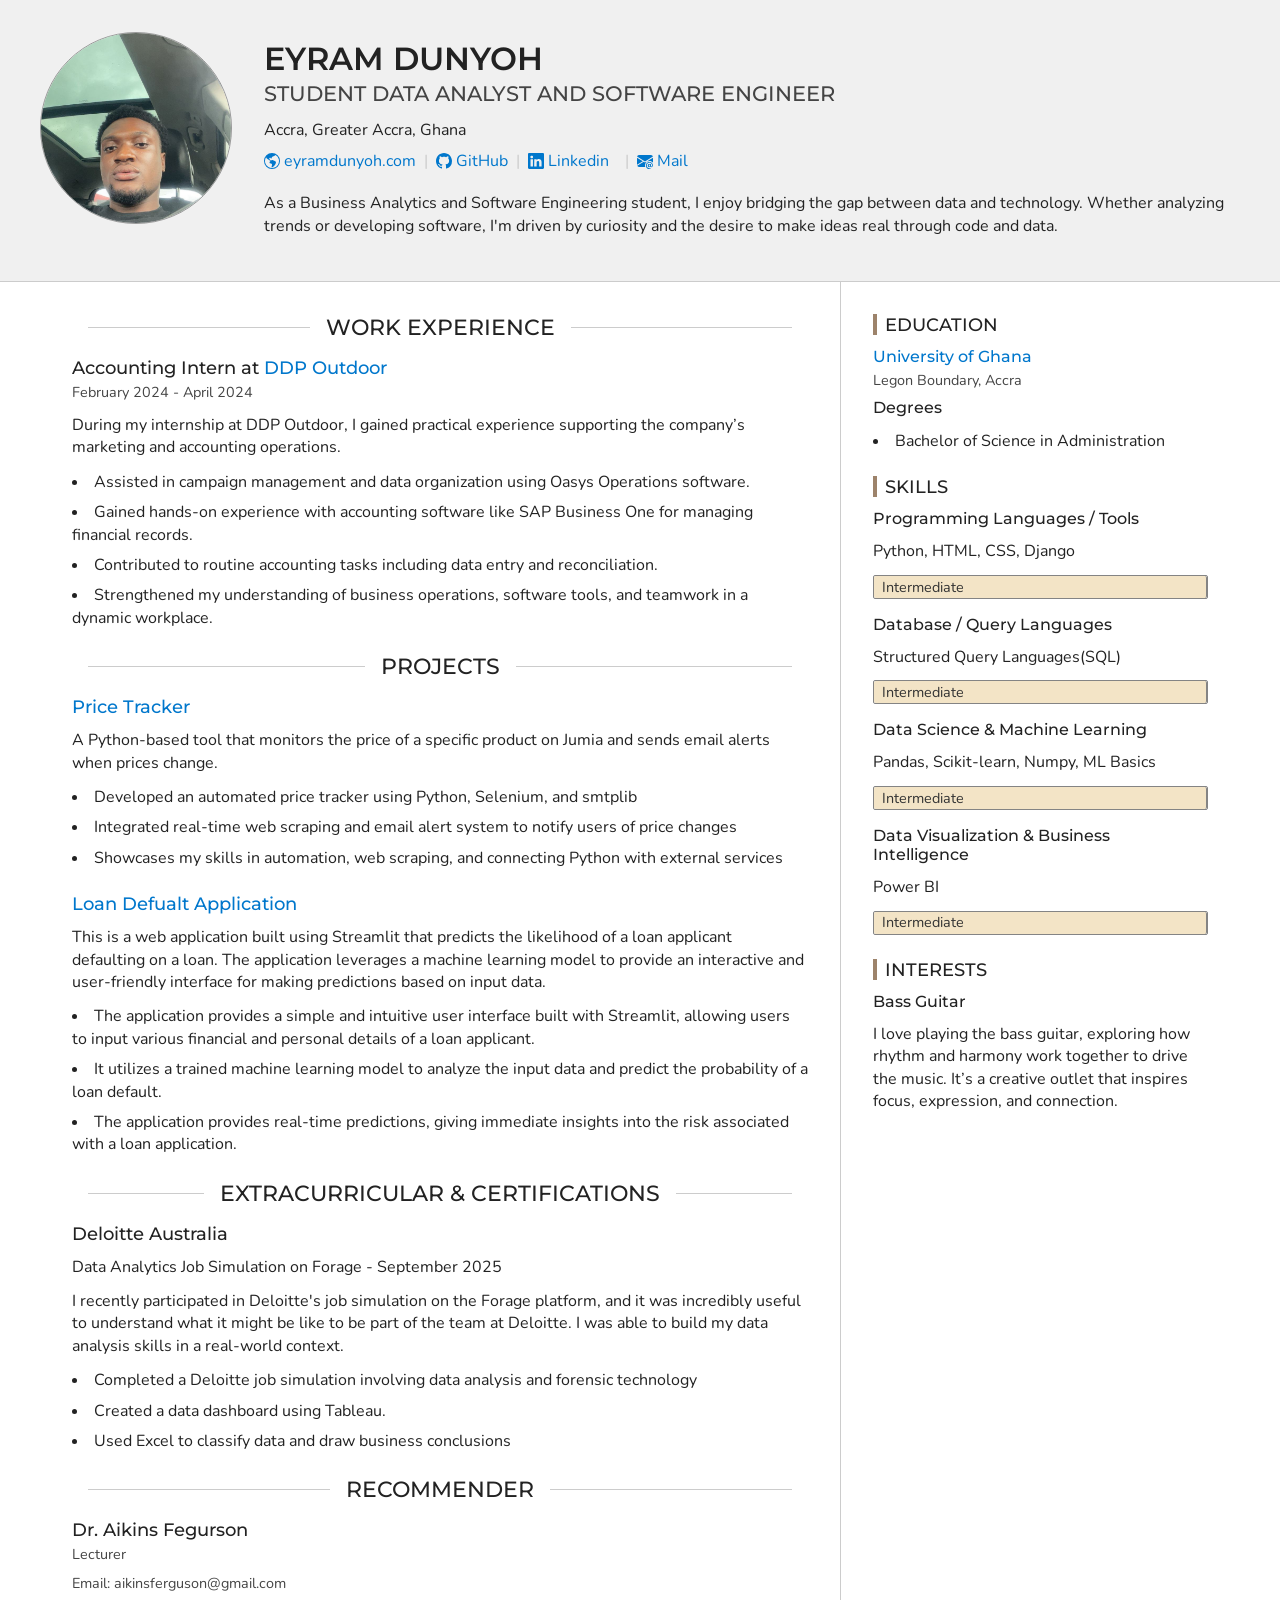
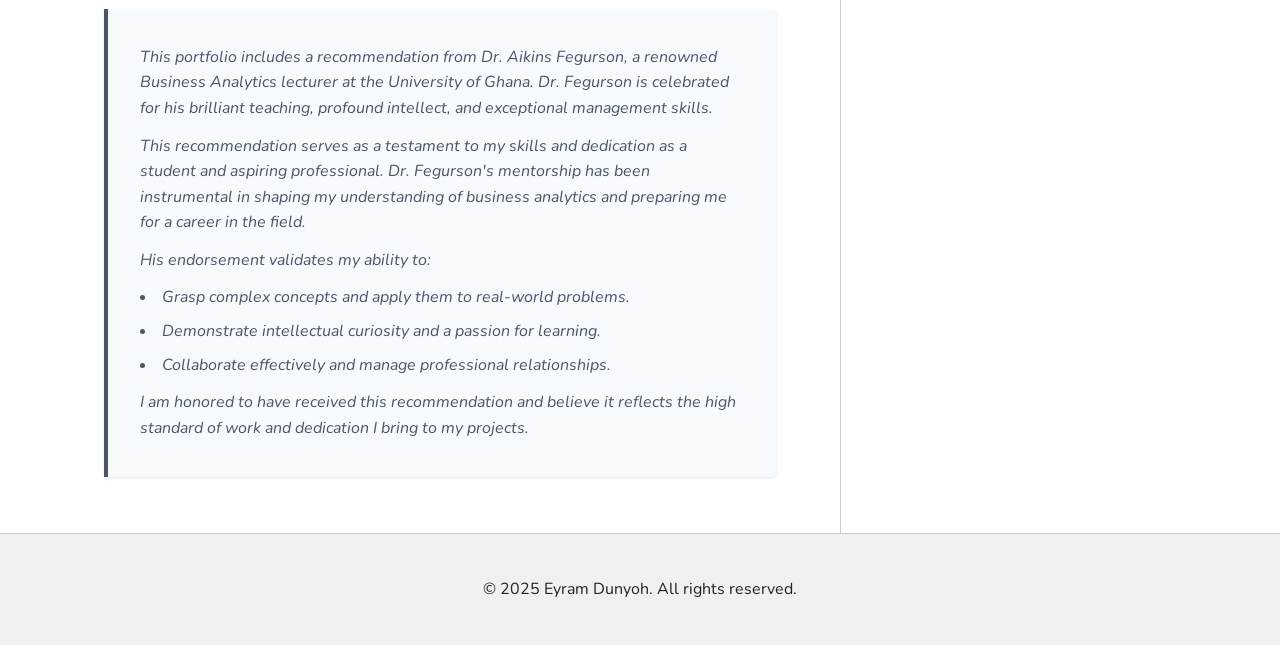
==== commit d03a4e08: "Revise skills and proficiency levels in index.html Updated skill levels and added new tools in the s" ====
--- a/index.html
+++ b/index.html
@@ -315,7 +315,7 @@
 
             <li>
               <h3>Programming Languages / Tools</h3>
-              <p>Python, Django</p>
+              <p>Python, HTML, CSS, Django</p>
               <div class="skill-bar">
                 <div class="skill-bar-fill w-" role="meter" aria-valuenow="" aria-valuemin="0" aria-valuemax="100">
                   <span class="skill-bar-label">Intermediate</span>
@@ -328,7 +328,7 @@
               <p>Structured Query Languages(SQL)</p>
               <div class="skill-bar">
                 <div class="skill-bar-fill w-" role="meter" aria-valuenow="" aria-valuemin="0" aria-valuemax="100">
-                  <span class="skill-bar-label">Beginner</span>
+                  <span class="skill-bar-label">Intermediate</span>
                 </div>
               </div>
             </li>
@@ -338,17 +338,17 @@
               <p>Pandas, Scikit-learn, Numpy, ML Basics</p>
               <div class="skill-bar">
                 <div class="skill-bar-fill w-" role="meter" aria-valuenow="" aria-valuemin="0" aria-valuemax="100">
-                  <span class="skill-bar-label">Beginner</span>
+                  <span class="skill-bar-label">Intermediate</span>
                 </div>
               </div>
             </li>
 
             <li>
               <h3>Data Visualization & Business Intelligence</h3>
-               <p>Tableau</p>
+               <p>Power BI</p>
               <div class="skill-bar">
                 <div class="skill-bar-fill w-" role="meter" aria-valuenow="" aria-valuemin="0" aria-valuemax="100">
-                  <span class="skill-bar-label">Beginner</span>
+                  <span class="skill-bar-label">Intermediate</span>
                 </div>
               </div>
             </li>
